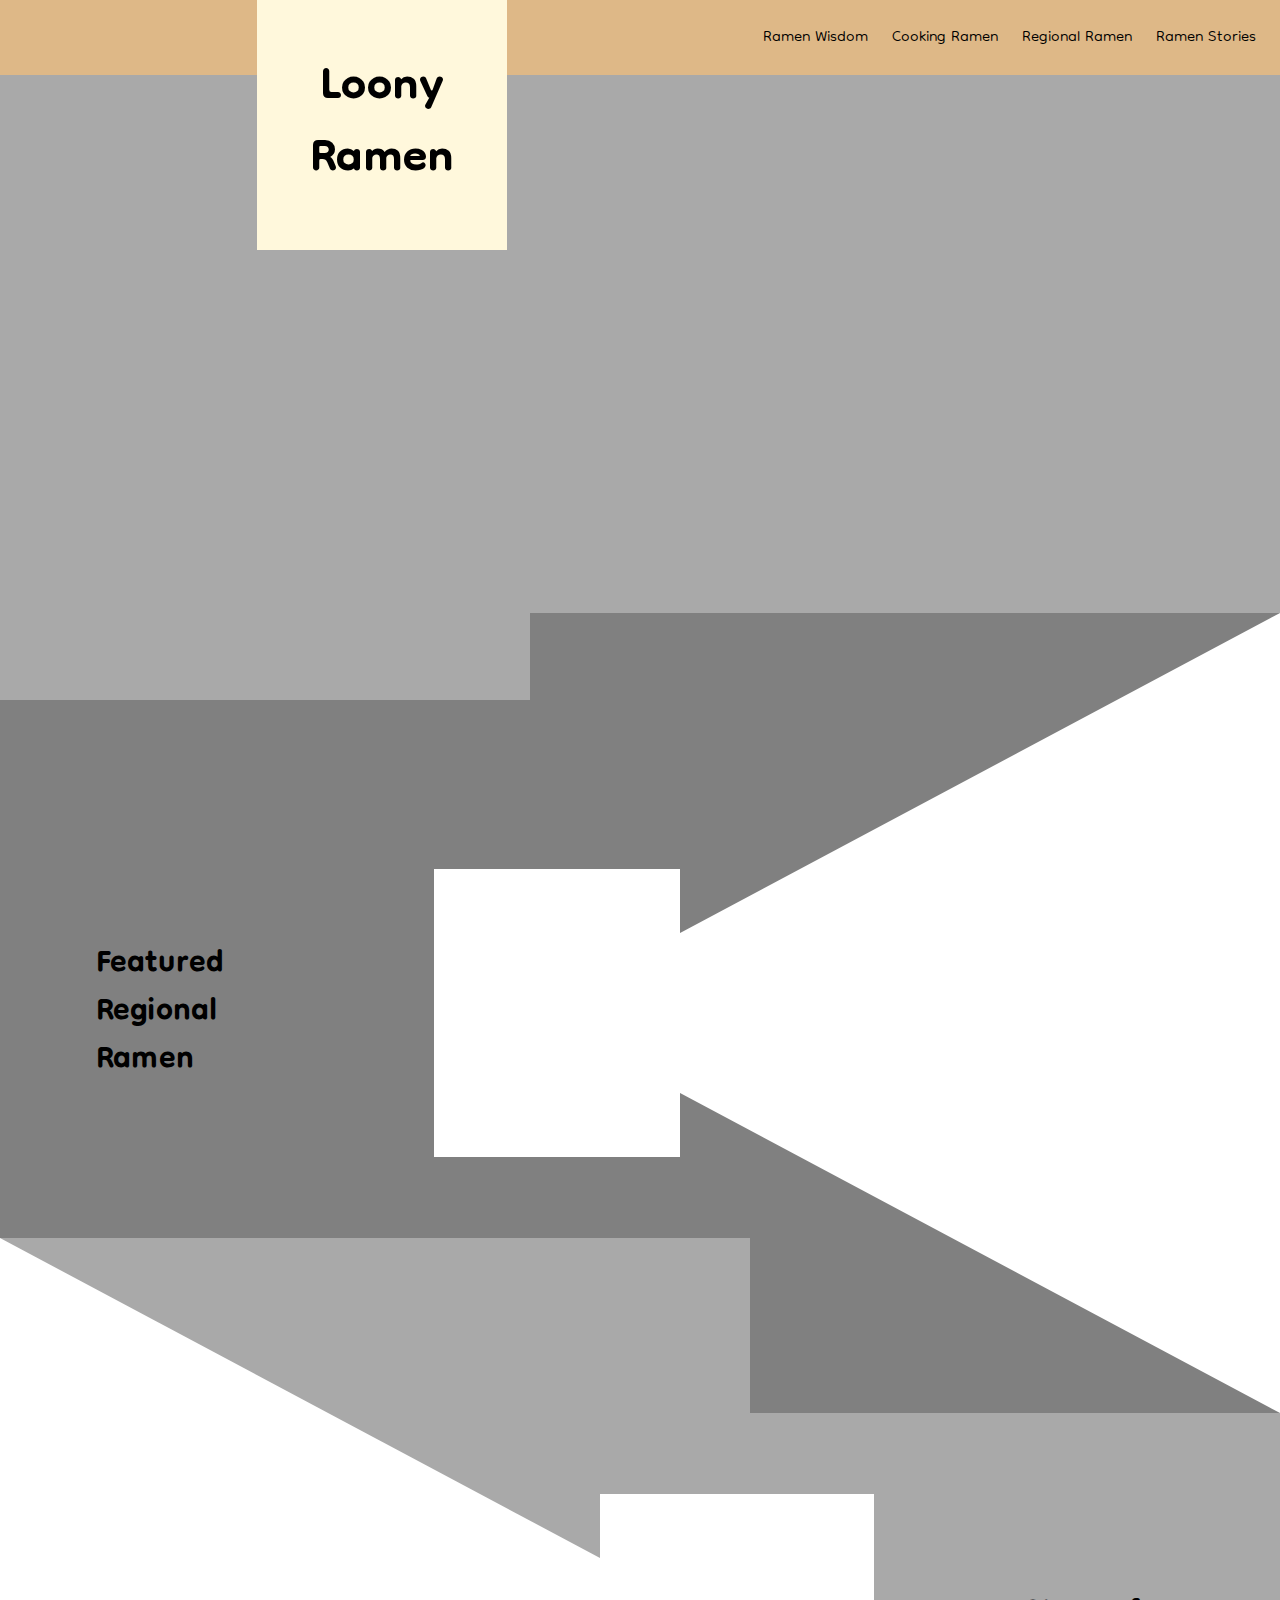
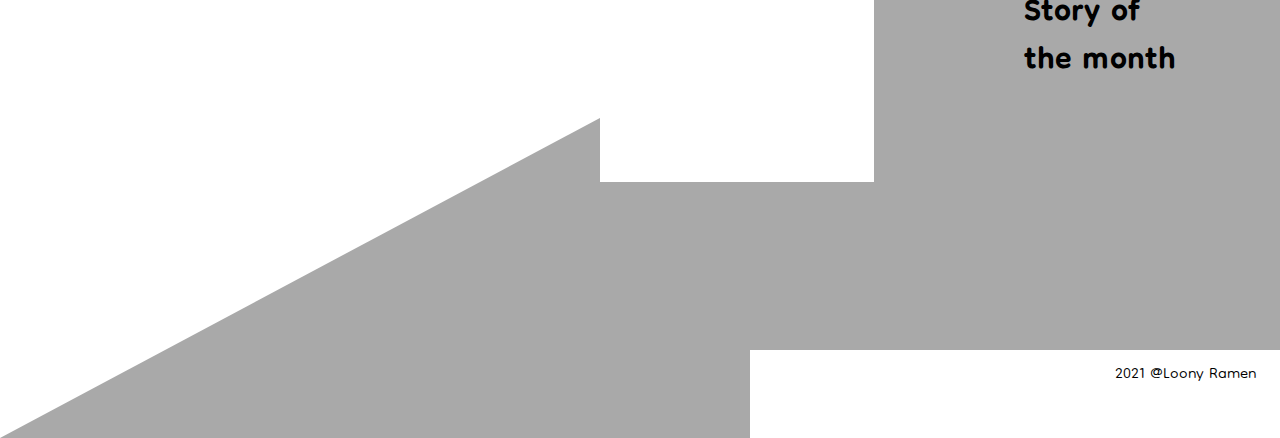
==== index.html @ d4945eb5 "made 2 column layout for wisdom page and display content according to side menu" ====
<!DOCTYPE html>
<html lang="en">
<head>
    <meta charset="UTF-8">
    <meta http-equiv="X-UA-Compatible" content="IE=edge">
    <meta name="viewport" content="width=device-width, initial-scale=1.0">
    <link rel='stylesheet' href ='./resources/css/style.css'>
    <link rel='stylesheet' href ='./resources/css/reset.css'>
    <link rel="preconnect" href="https://fonts.googleapis.com"> 
<link rel="preconnect" href="https://fonts.gstatic.com" crossorigin> 
<link href="https://fonts.googleapis.com/css2?family=Dongle:wght@300;400;700&family=Roboto:ital,wght@0,100;0,300;0,400;0,500;0,700;0,900;1,100;1,300;1,400;1,500;1,700;1,900&display=swap" rel="stylesheet">
    <title>Loony Ramen</title>
</head>
<body>
    <!--Header elements-->
    <header>
        <div class='menu-container'>
        <div class="top-logo">
        <h1>
            <a href='index.html'>Loony Ramen</a>
        </h1>
        </div>
        <nav class='menu-main'>
            <ul>
                <li><a href='./menu/wisdom.html'>Ramen Wisdom</a></li>
                <li><a href='./menu/cooking.html'>Cooking Ramen</a></li>
                <li><a href='./menu/region.html'>Regional Ramen</a></li>
                <li><a href='./menu/story.html'>Ramen Stories</a></li>
            </ul>
        </nav>
        </div>
        <div class='top-header'>

        </div>
    </header>
    <section class='featured-regional-ramen'>
        <h1>Featured Regional Ramen</h1>

        <div class='box-image overlap-a'>

        </div>
        <div class='box-featured arrow-left'>
        </div>
    </section>
    <section class='featured-story'>
        <div class='box-featured arrow-right'>
            
        </div>
        <div class='box-image overlap-b'>

        </div>
        <h1>Story of the month</h1>
     

    </section>
    <footer class='footer-position'>
        <p>2021 @Loony Ramen</p>
    </footer>
    
</body>
</html>
---- resources/css/style.css ----
/* Universal Styles */

*{
    box-sizing: border-box;
}


html{
    font-family: 'Dongle', 'Roboto', sans-serif;
    font-weight: 300;
    font-size: 24px;
}

header, section, footer{
    width: 100%;
}


/* Header */

.top-logo{
    
    width: 250px;
    margin: auto;
    height: 250px;
    background-color: cornsilk;
    display: flex;
    align-items: center;
}

.top-logo h1{
    text-align: center;
    font-size: 3em;
}

.menu-container{
    display: flex;
    justify-content: space-between;
    align-items: center;
    height: 75px;
    background-color: burlywood;
}


.menu-main ul{
    display: flex;
}

.menu-main li{
    margin-right: 1em;
}

.top-header{
    background-color: darkgrey;
    height: 625px;
}

/* Featured regional ramen */
section{
    height: 625px;
}

.featured-regional-ramen{
    display: flex;
    justify-content: flex-end;
    align-items: center;
    background-color: grey; 
}

.featured-regional-ramen h1{
    margin-left: 2em;
}

.box-image{
    width: 20em;
    height: 12em;
    background-color: white;
}

.overlap-a{
    transform: translateX(150px);

}



.box-featured{
    width: 21.3em;
    height: 26em;
}

.arrow-left {
    width: 0; 
    height: 0; 
    border-top: 400px solid gray;
    border-bottom: 400px solid gray; 
    border-right:750px solid white; 
  }



/* Featured Story*/

.featured-story{
    display: flex;
    align-items: center;
    background-color: darkgrey;
}

.featured-story h1{
    margin-right: 2em;
}

.arrow-right {
    width: 0; 
    height: 0; 
    border-top: 400px solid darkgray;
    border-bottom: 400px solid darkgray; 
    
    border-left:750px solid white; 
  }

  .overlap-b{
    transform: translateX(-150px);
}

/* Footer */
footer{
    width: 100%;
    height: 50px;
}

.footer-position{
    display: flex;
    align-items: center;
    justify-content: flex-end;
    
}

.footer-position p{
    margin-right: 1em;
}

/* Ramen Wisdom page*/
/*2 columns layout */

.two-col-layout{
    display: flex;    
}

.main-content{
    margin-top: 250px;
    padding: 1.5em;
    width: 100%;
    height: 100vh;
    overflow: auto;
}

.main-content p{
    line-height: 1.5;
}



/* Side Menu */

.side-menu{
    width: 340px;
    max-height: 100%;
    background-color: cornsilk;
    display: flex;
    flex-direction: column;
    justify-content: center;
}

.side-menu li{
    text-align: center;
    line-height: 2;
}

/* Main content */
#ramen{
    display: block;
}

#basic-ramen{
    display: none;
}

#basic-topping{
    display: none;
}

#noodles{
    display: none;
}

#how-to-eat{
    display: none;
}

#how-to-order{
    display: none;
}

#ramencyclopedia{
    display: none;
}
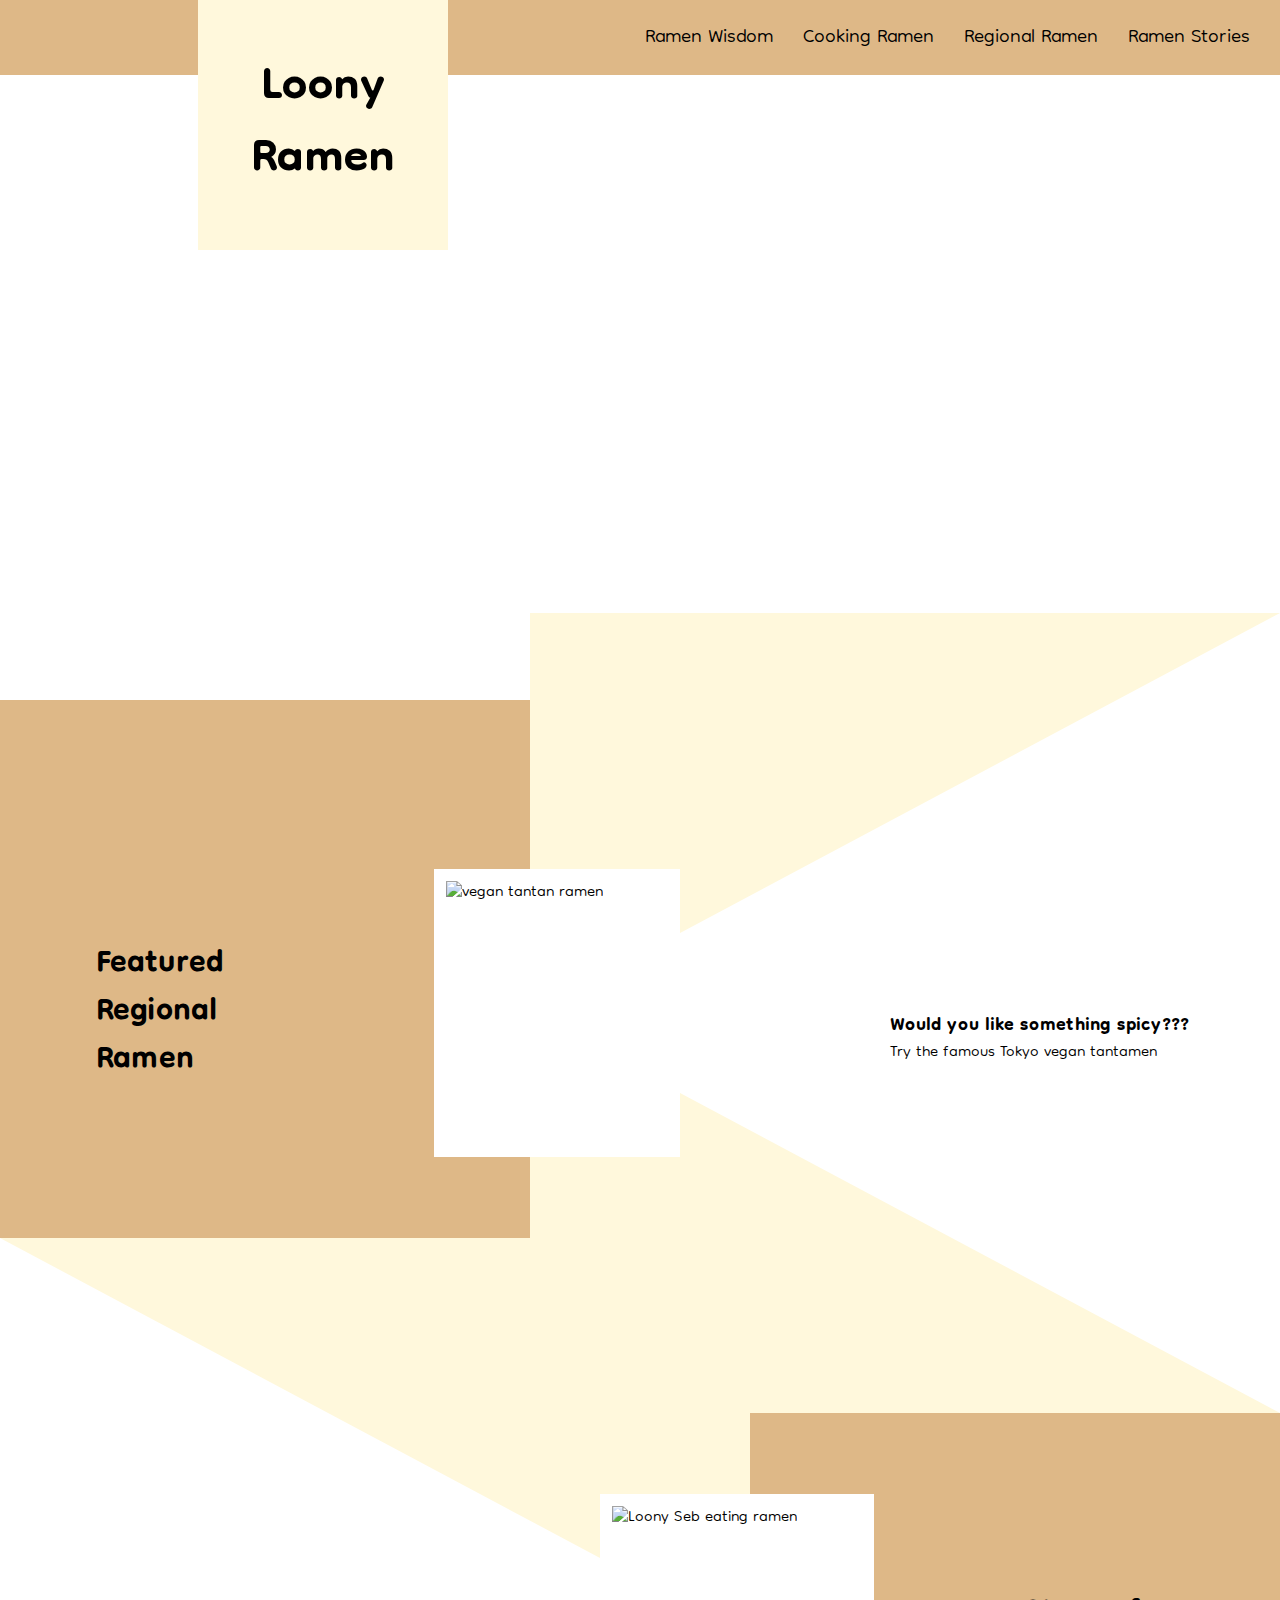
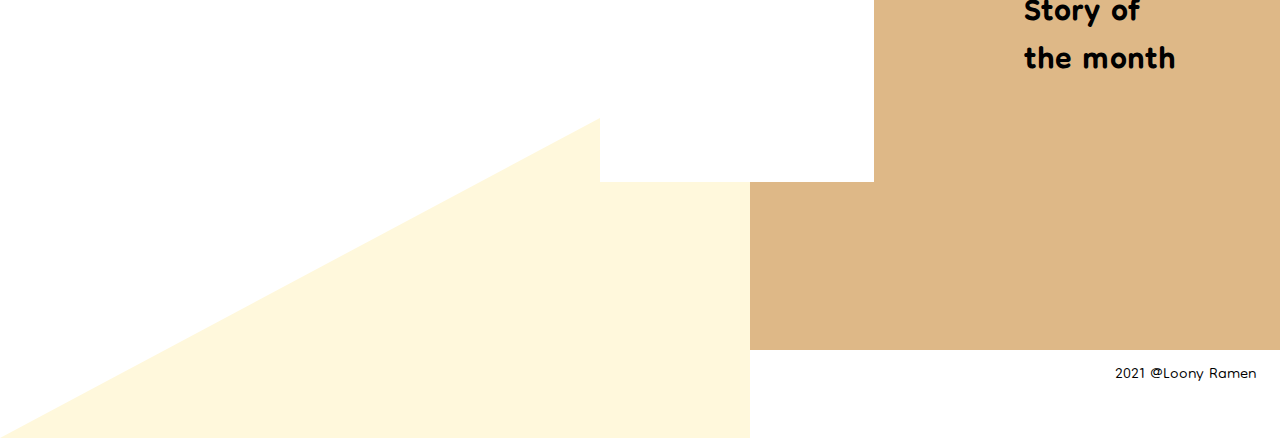
==== commit 71804fc0: "added some images on top page" ====
--- a/index.html
+++ b/index.html
@@ -37,16 +37,24 @@
         <h1>Featured Regional Ramen</h1>
 
         <div class='box-image overlap-a'>
-
+            <img src='./resources/images/top/seb-vegan-tantanmen.jpg' class='img-top' alt='vegan tantan ramen' />
         </div>
-        <div class='box-featured arrow-left'>
+        <div class='box-featured arrow-left '>
+            <div class='right-text'>
+            <h3>Would you like something spicy???</h3>
+            <p>Try the famous Tokyo vegan tantamen</p>
         </div>
+        </div>
+       
+       
     </section>
-    <section class='featured-story'>
-        <div class='box-featured arrow-right'>
+    <section class='featured-story'>  
+        <div class='box-featured  arrow-right'>
             
-        </div>
+    </div> 
+   
         <div class='box-image overlap-b'>
+            <img src='./resources/images/top/loony-seb.jpg' class='img-top' alt='Loony Seb eating ramen' />
 
         </div>
         <h1>Story of the month</h1>
--- a/resources/css/style.css
+++ b/resources/css/style.css
@@ -1,209 +1,190 @@
 /* Universal Styles */
 
-*{
-    box-sizing: border-box;
+* {
+  box-sizing: border-box;
 }
 
-
-html{
-    font-family: 'Dongle', 'Roboto', sans-serif;
-    font-weight: 300;
-    font-size: 24px;
+html {
+  font-family: "Dongle", "Roboto", sans-serif;
+  font-weight: 300;
+  font-size: 24px;
 }
 
-header, section, footer{
-    width: 100%;
+header,
+section,
+footer {
+  width: 100%;
 }
-
 
 /* Header */
 
-.top-logo{
-    
-    width: 250px;
-    margin: auto;
-    height: 250px;
-    background-color: cornsilk;
-    display: flex;
-    align-items: center;
+.top-logo {
+  width: 250px;
+  margin: auto;
+  height: 250px;
+  background-color: cornsilk;
+  display: flex;
+  align-items: center;
 }
 
-.top-logo h1{
-    text-align: center;
-    font-size: 3em;
+.top-logo h1 {
+  text-align: center;
+  font-size: 3em;
 }
 
-.menu-container{
-    display: flex;
-    justify-content: space-between;
-    align-items: center;
-    height: 75px;
-    background-color: burlywood;
+.menu-container {
+  display: flex;
+  justify-content: space-between;
+  align-items: center;
+  height: 75px;
+  background-color: burlywood;
 }
 
-
-.menu-main ul{
-    display: flex;
+.menu-main ul {
+  display: flex;
 }
 
-.menu-main li{
-    margin-right: 1em;
+.menu-main li {
+  margin-right: 1em;
+  font-size: 1.25em;
 }
 
-.top-header{
-    background-color: darkgrey;
-    height: 625px;
+.top-header {
+  background-color: white;
+  height: 625px;
 }
 
 /* Featured regional ramen */
-section{
-    height: 625px;
+section {
+  height: 625px;
 }
 
-.featured-regional-ramen{
-    display: flex;
-    justify-content: flex-end;
-    align-items: center;
-    background-color: grey; 
+.featured-regional-ramen {
+  display: flex;
+  justify-content: flex-end;
+  align-items: center;
+  background-color: burlywood;
 }
 
-.featured-regional-ramen h1{
-    margin-left: 2em;
+.featured-regional-ramen h1 {
+  margin-left: 2em;
 }
 
-.box-image{
-    width: 20em;
-    height: 12em;
-    background-color: white;
+.box-image {
+  width: 20em;
+  height: 12em;
+  background-color: white;
 }
 
-.overlap-a{
-    transform: translateX(150px);
-
+.img-top{
+  width:20em;
+  height: 12em;
+  padding: 0.5em;
 }
 
+.overlap-a {
+  transform: translateX(150px);
+}
 
-
-.box-featured{
-    width: 21.3em;
-    height: 26em;
+.box-featured {
+  width: 21.3em;
+  height: 26em;
 }
 
 .arrow-left {
-    width: 0; 
-    height: 0; 
-    border-top: 400px solid gray;
-    border-bottom: 400px solid gray; 
-    border-right:750px solid white; 
-  }
+  width: 0;
+  height: 0;
+  border-top: 400px solid cornsilk;
+  border-bottom: 400px solid cornsilk;
+  border-right: 750px solid white;
+}
 
+.right-text{
+  width: 21.3em;
+  margin-left: 15em;;
+}
 
 
 /* Featured Story*/
 
-.featured-story{
-    display: flex;
-    align-items: center;
-    background-color: darkgrey;
+.featured-story {
+  display: flex;
+  align-items: center;
+  background-color: burlywood;
 }
 
-.featured-story h1{
-    margin-right: 2em;
+.featured-story h1 {
+  margin-right: 2em;
 }
 
 .arrow-right {
-    width: 0; 
-    height: 0; 
-    border-top: 400px solid darkgray;
-    border-bottom: 400px solid darkgray; 
-    
-    border-left:750px solid white; 
-  }
+  width: 0;
+  height: 0;
+  border-top: 400px solid cornsilk;
+  border-bottom: 400px solid cornsilk;
+  border-left: 750px solid white;
+}
 
-  .overlap-b{
-    transform: translateX(-150px);
+.left-text{
+  width: 21.3em;
+}
+
+
+.overlap-b {
+  transform: translateX(-150px);
 }
 
 /* Footer */
-footer{
-    width: 100%;
-    height: 50px;
+footer {
+  width: 100%;
+  height: 50px;
 }
 
-.footer-position{
-    display: flex;
-    align-items: center;
-    justify-content: flex-end;
-    
+.footer-position {
+  display: flex;
+  align-items: center;
+  justify-content: flex-end;
 }
 
-.footer-position p{
-    margin-right: 1em;
+.footer-position p {
+  margin-right: 1em;
 }
 
 /* Ramen Wisdom page*/
 /*2 columns layout */
 
-.two-col-layout{
-    display: flex;    
+.two-col-layout {
+  display: flex;
 }
 
-.main-content{
-    margin-top: 250px;
-    padding: 1.5em;
-    width: 100%;
-    height: 100vh;
-    overflow: auto;
+.main-content {
+  margin-top: 250px;
+  padding: 1.5em;
+  width: 100%;
+  height: 100vh;
+  overflow: auto;
 }
 
-.main-content p{
-    line-height: 1.5;
+.main-content p {
+  line-height: 1.5;
 }
 
 
+/* Side Menu*/
 
-/* Side Menu */
-
-.side-menu{
-    width: 340px;
-    max-height: 100%;
-    background-color: cornsilk;
-    display: flex;
-    flex-direction: column;
-    justify-content: center;
+.side-menu {
+  width: 350px;
+  max-height: 100%;
+  background-color: cornsilk;
+  display: flex;
+  flex-direction: column;
+  justify-content: center;
 }
 
-.side-menu li{
-    text-align: center;
-    line-height: 2;
+.side-menu li {
+  text-align: center;
+  line-height: 2;
+  font-size: 1.25em;
 }
 
-/* Main content */
-#ramen{
-    display: block;
-}
 
-#basic-ramen{
-    display: none;
-}
-
-#basic-topping{
-    display: none;
-}
-
-#noodles{
-    display: none;
-}
-
-#how-to-eat{
-    display: none;
-}
-
-#how-to-order{
-    display: none;
-}
-
-#ramencyclopedia{
-    display: none;
-}
-
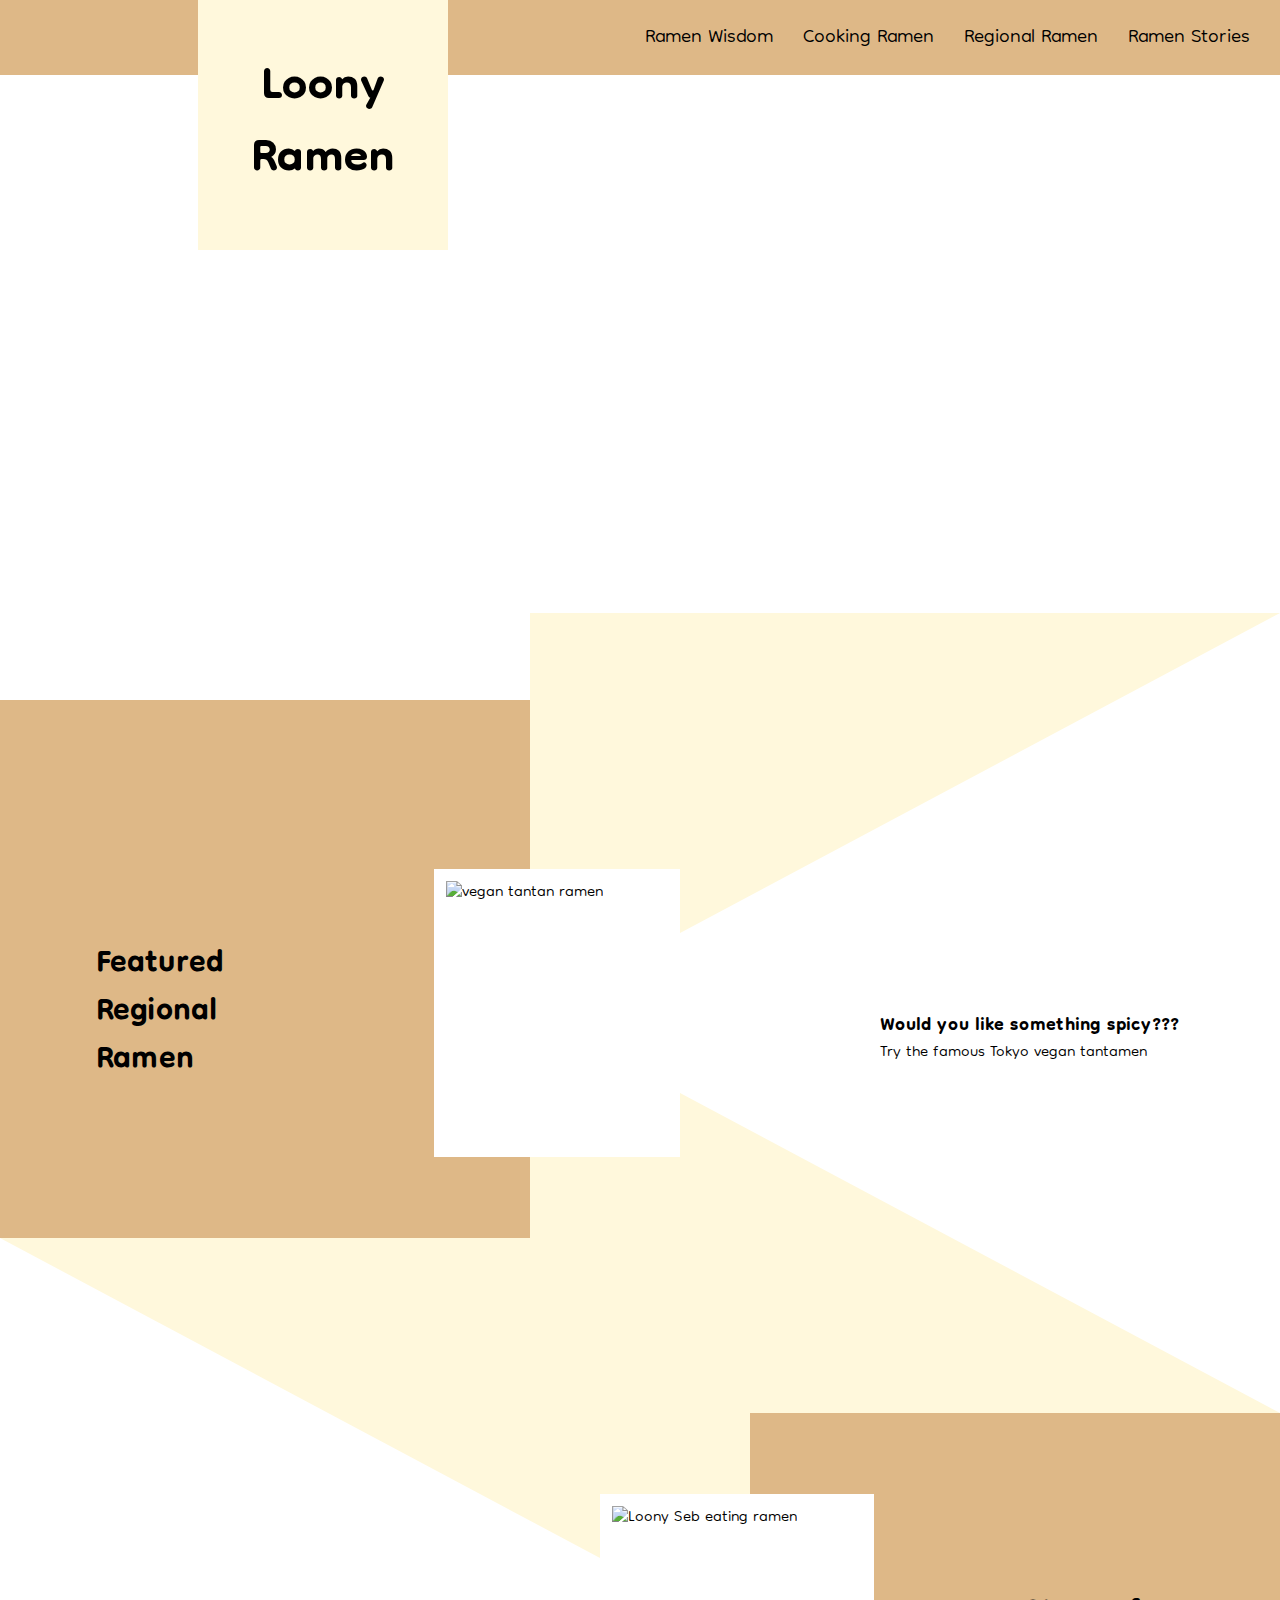
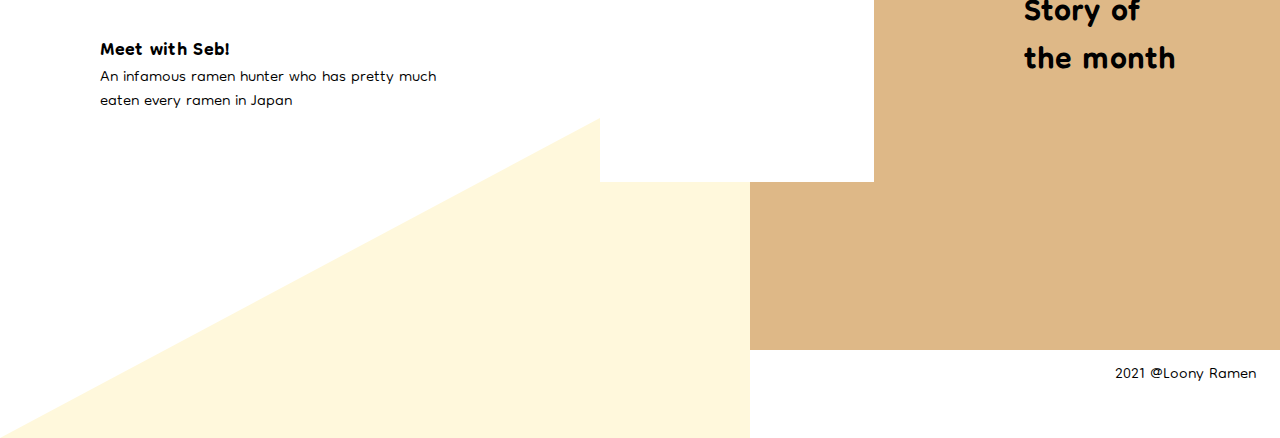
==== commit 11bc5a3b: "positioned text of seach section" ====
--- a/index.html
+++ b/index.html
@@ -44,20 +44,21 @@
             <h3>Would you like something spicy???</h3>
             <p>Try the famous Tokyo vegan tantamen</p>
         </div>
-        </div>
-       
-       
+        </div> 
     </section>
     <section class='featured-story'>  
-        <div class='box-featured  arrow-right'>
-            
+    <div class='box-featured arrow-right'> 
+        <div class='left-text'>
+            <h3>Meet with Seb!</h3>
+            <p>An infamous ramen hunter who has pretty much eaten every ramen in Japan</p>
+        </div>  
     </div> 
    
-        <div class='box-image overlap-b'>
+     <div class='box-image overlap-b'>
             <img src='./resources/images/top/loony-seb.jpg' class='img-top' alt='Loony Seb eating ramen' />
-
-        </div>
-        <h1>Story of the month</h1>
+    </div>
+    <h1>Story of the month</h1>
+        
      
 
     </section>
--- a/resources/css/style.css
+++ b/resources/css/style.css
@@ -61,7 +61,6 @@
 
 .featured-regional-ramen {
   display: flex;
-  justify-content: flex-end;
   align-items: center;
   background-color: burlywood;
 }
@@ -100,8 +99,9 @@
 }
 
 .right-text{
-  width: 21.3em;
-  margin-left: 15em;;
+  width: 350px;
+  position: relative;
+  left: 350px;
 }
 
 
@@ -126,9 +126,10 @@
 }
 
 .left-text{
-  width: 21.3em;
+  width: 350px;
+  position: relative;
+  right: 650px;
 }
-
 
 .overlap-b {
   transform: translateX(-150px);
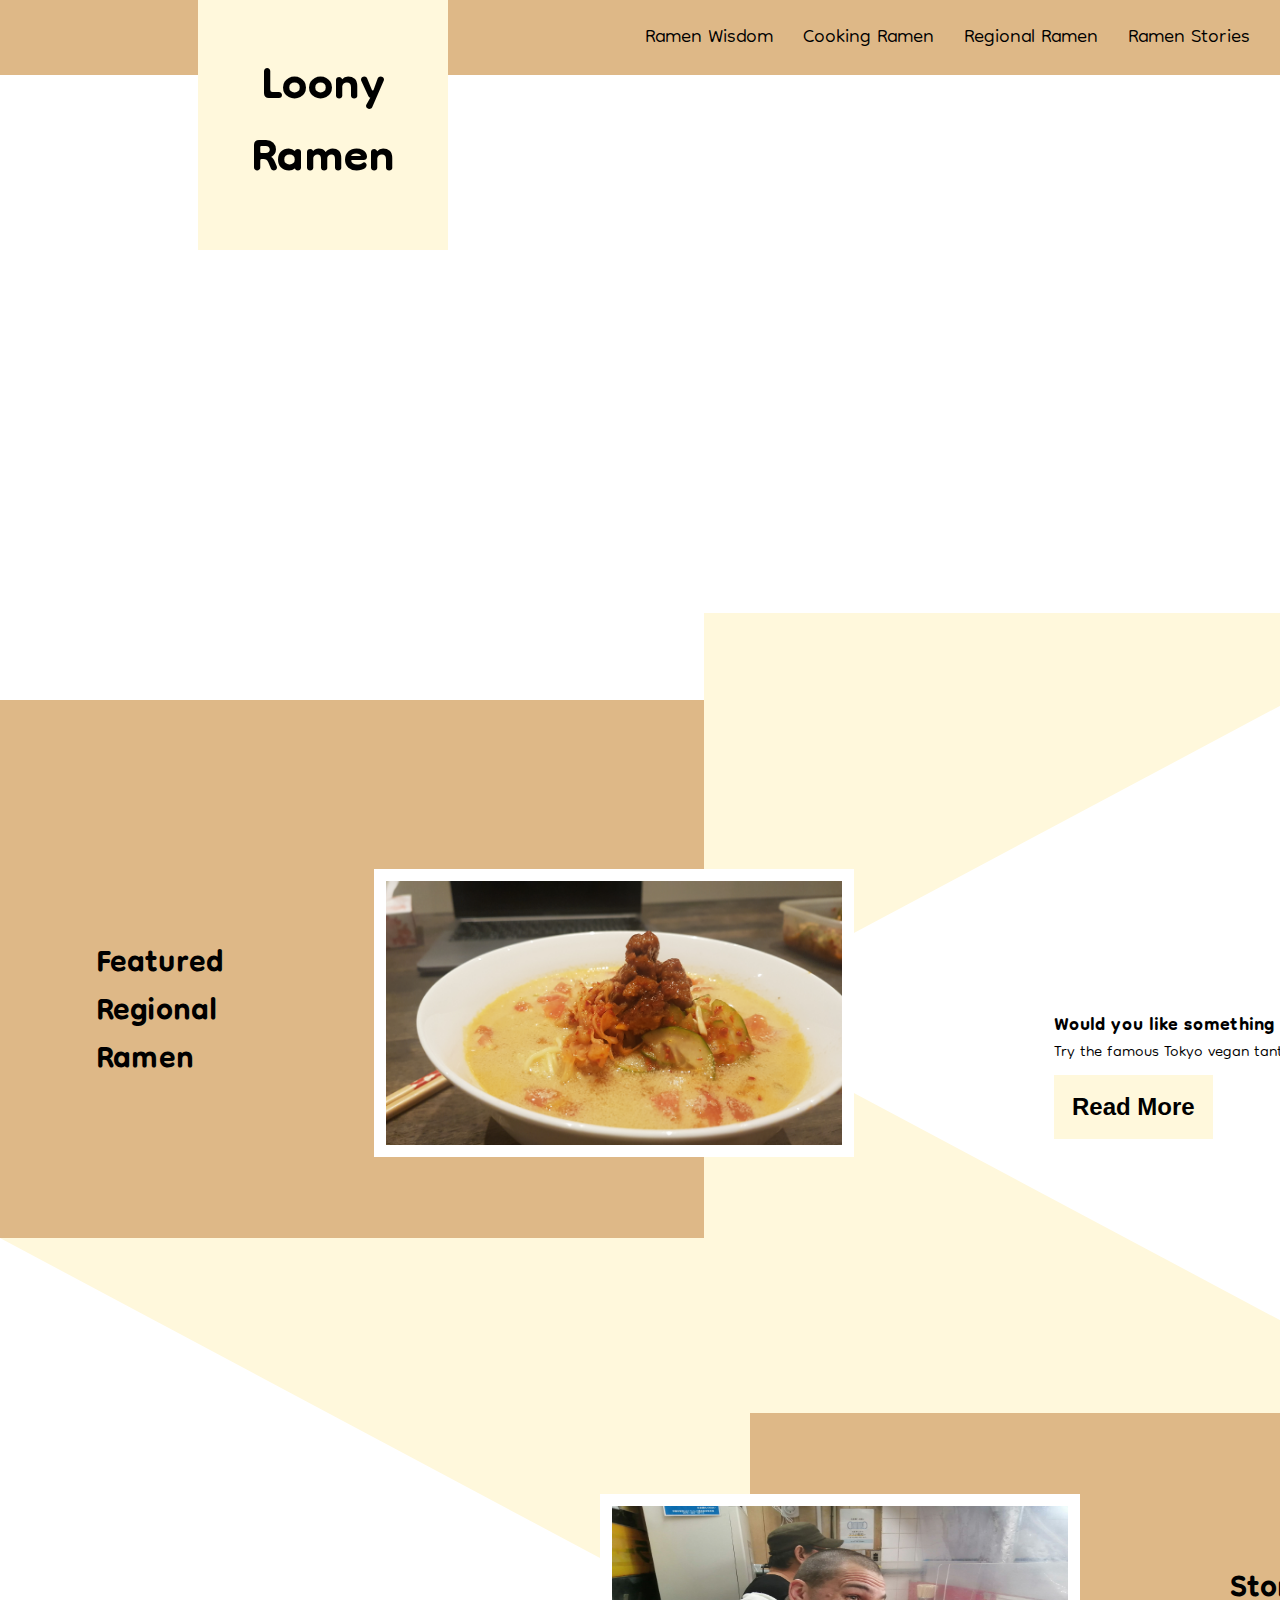
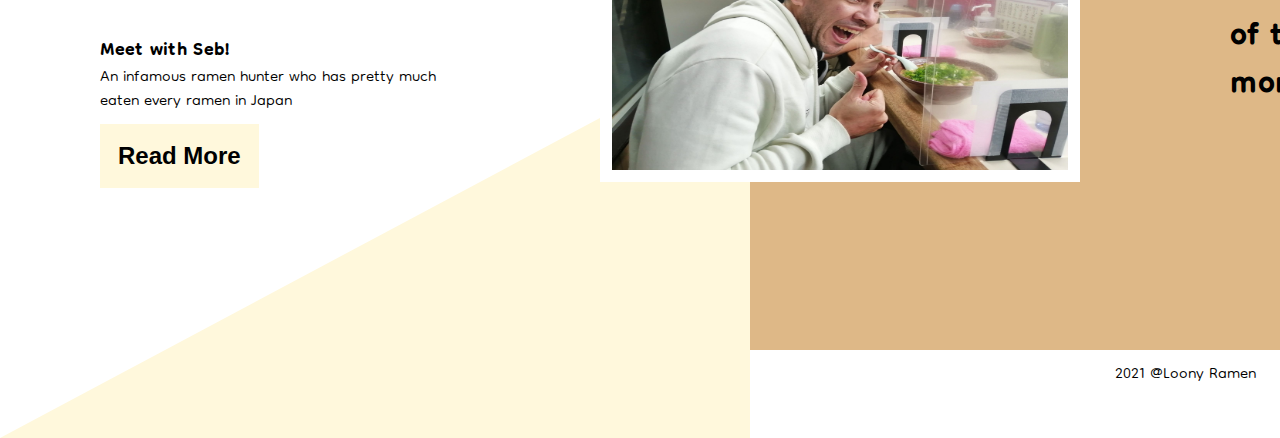
==== commit 6b0eb31e: "11/18 update - added button" ====
--- a/index.html
+++ b/index.html
@@ -1,70 +1,80 @@
 <!DOCTYPE html>
 <html lang="en">
-<head>
-    <meta charset="UTF-8">
-    <meta http-equiv="X-UA-Compatible" content="IE=edge">
-    <meta name="viewport" content="width=device-width, initial-scale=1.0">
-    <link rel='stylesheet' href ='./resources/css/style.css'>
-    <link rel='stylesheet' href ='./resources/css/reset.css'>
-    <link rel="preconnect" href="https://fonts.googleapis.com"> 
-<link rel="preconnect" href="https://fonts.gstatic.com" crossorigin> 
-<link href="https://fonts.googleapis.com/css2?family=Dongle:wght@300;400;700&family=Roboto:ital,wght@0,100;0,300;0,400;0,500;0,700;0,900;1,100;1,300;1,400;1,500;1,700;1,900&display=swap" rel="stylesheet">
+  <head>
+    <meta charset="UTF-8" />
+    <meta http-equiv="X-UA-Compatible" content="IE=edge" />
+    <meta name="viewport" content="width=device-width, initial-scale=1.0" />
+    <link rel="stylesheet" href="./resources/css/style.css" />
+    <link rel="stylesheet" href="./resources/css/reset.css" />
+    <link rel="preconnect" href="https://fonts.googleapis.com" />
+    <link rel="preconnect" href="https://fonts.gstatic.com" crossorigin />
+    <link
+      href="https://fonts.googleapis.com/css2?family=Dongle:wght@300;400;700&family=Roboto:ital,wght@0,100;0,300;0,400;0,500;0,700;0,900;1,100;1,300;1,400;1,500;1,700;1,900&display=swap"
+      rel="stylesheet"
+    />
     <title>Loony Ramen</title>
-</head>
-<body>
+  </head>
+  <body>
     <!--Header elements-->
     <header>
-        <div class='menu-container'>
+      <div class="menu-container">
         <div class="top-logo">
-        <h1>
-            <a href='index.html'>Loony Ramen</a>
-        </h1>
+          <h1>
+            <a href="index.html">Loony Ramen</a>
+          </h1>
         </div>
-        <nav class='menu-main'>
-            <ul>
-                <li><a href='./menu/wisdom.html'>Ramen Wisdom</a></li>
-                <li><a href='./menu/cooking.html'>Cooking Ramen</a></li>
-                <li><a href='./menu/region.html'>Regional Ramen</a></li>
-                <li><a href='./menu/story.html'>Ramen Stories</a></li>
-            </ul>
+        <nav class="menu-main">
+          <ul>
+            <li><a href="./menu/wisdom.html">Ramen Wisdom</a></li>
+            <li><a href="./menu/cooking.html">Cooking Ramen</a></li>
+            <li><a href="./menu/region.html">Regional Ramen</a></li>
+            <li><a href="./menu/story.html">Ramen Stories</a></li>
+          </ul>
         </nav>
+      </div>
+      <div class="top-header"></div>
+    </header>
+    <section class="featured-regional-ramen">
+      <h1>Featured Regional Ramen</h1>
+
+      <div class="box-image overlap-a">
+        <img
+          src="./resources/images/top/seb-vegan-tantanmen.jpg"
+          class="img-top"
+          alt="vegan tantan ramen"
+        />
+      </div>
+      <div class="box-featured arrow-left">
+        <div class="right-text">
+          <h3>Would you like something spicy???</h3>
+          <p>Try the famous Tokyo vegan tantamen</p>
+          <button class='top-page-btn'><a href>Read More</a></button>
         </div>
-        <div class='top-header'>
+      </div>
+    </section>
+    <section class="featured-story">
+      <div class="box-featured arrow-right">
+        <div class="left-text">
+          <h3>Meet with Seb!</h3>
+          <p>
+            An infamous ramen hunter who has pretty much eaten every ramen in
+            Japan
+          </p>
+          <button class='top-page-btn'><a href=#>Read More</a></button>
+        </div>
+      </div>
 
-        </div>
-    </header>
-    <section class='featured-regional-ramen'>
-        <h1>Featured Regional Ramen</h1>
-
-        <div class='box-image overlap-a'>
-            <img src='./resources/images/top/seb-vegan-tantanmen.jpg' class='img-top' alt='vegan tantan ramen' />
-        </div>
-        <div class='box-featured arrow-left '>
-            <div class='right-text'>
-            <h3>Would you like something spicy???</h3>
-            <p>Try the famous Tokyo vegan tantamen</p>
-        </div>
-        </div> 
+      <div class="box-image overlap-b">
+        <img
+          src="./resources/images/top/loony-seb.jpg"
+          class="img-top"
+          alt="Loony Seb eating ramen"
+        />
+      </div>
+      <h1>Story of the month</h1>
     </section>
-    <section class='featured-story'>  
-    <div class='box-featured arrow-right'> 
-        <div class='left-text'>
-            <h3>Meet with Seb!</h3>
-            <p>An infamous ramen hunter who has pretty much eaten every ramen in Japan</p>
-        </div>  
-    </div> 
-   
-     <div class='box-image overlap-b'>
-            <img src='./resources/images/top/loony-seb.jpg' class='img-top' alt='Loony Seb eating ramen' />
-    </div>
-    <h1>Story of the month</h1>
-        
-     
-
-    </section>
-    <footer class='footer-position'>
-        <p>2021 @Loony Ramen</p>
+    <footer class="footer-position">
+      <p>2021 @Loony Ramen</p>
     </footer>
-    
-</body>
-</html>+  </body>
+</html>
--- a/resources/css/style.css
+++ b/resources/css/style.css
@@ -40,6 +40,7 @@
   background-color: burlywood;
 }
 
+
 .menu-main ul {
   display: flex;
 }
@@ -54,11 +55,27 @@
   height: 625px;
 }
 
-/* Featured regional ramen */
+/* Section */
 section {
   height: 625px;
 }
 
+.top-page-btn{
+  background-color: cornsilk;
+  text-align: center;
+  font-weight: 700;
+  font-size: 1em;
+  border: none;
+  margin-top: 10px;
+  padding: 0.75em;
+}
+
+.top-page-btn:hover{
+  opacity: 0.8;
+}
+/* Featured regional ramen */
+
+
 .featured-regional-ramen {
   display: flex;
   align-items: center;
@@ -67,6 +84,7 @@
 
 .featured-regional-ramen h1 {
   margin-left: 2em;
+  font-size: 2em;
 }
 
 .box-image {
@@ -115,6 +133,7 @@
 
 .featured-story h1 {
   margin-right: 2em;
+  font-size: 2em;
 }
 
 .arrow-right {
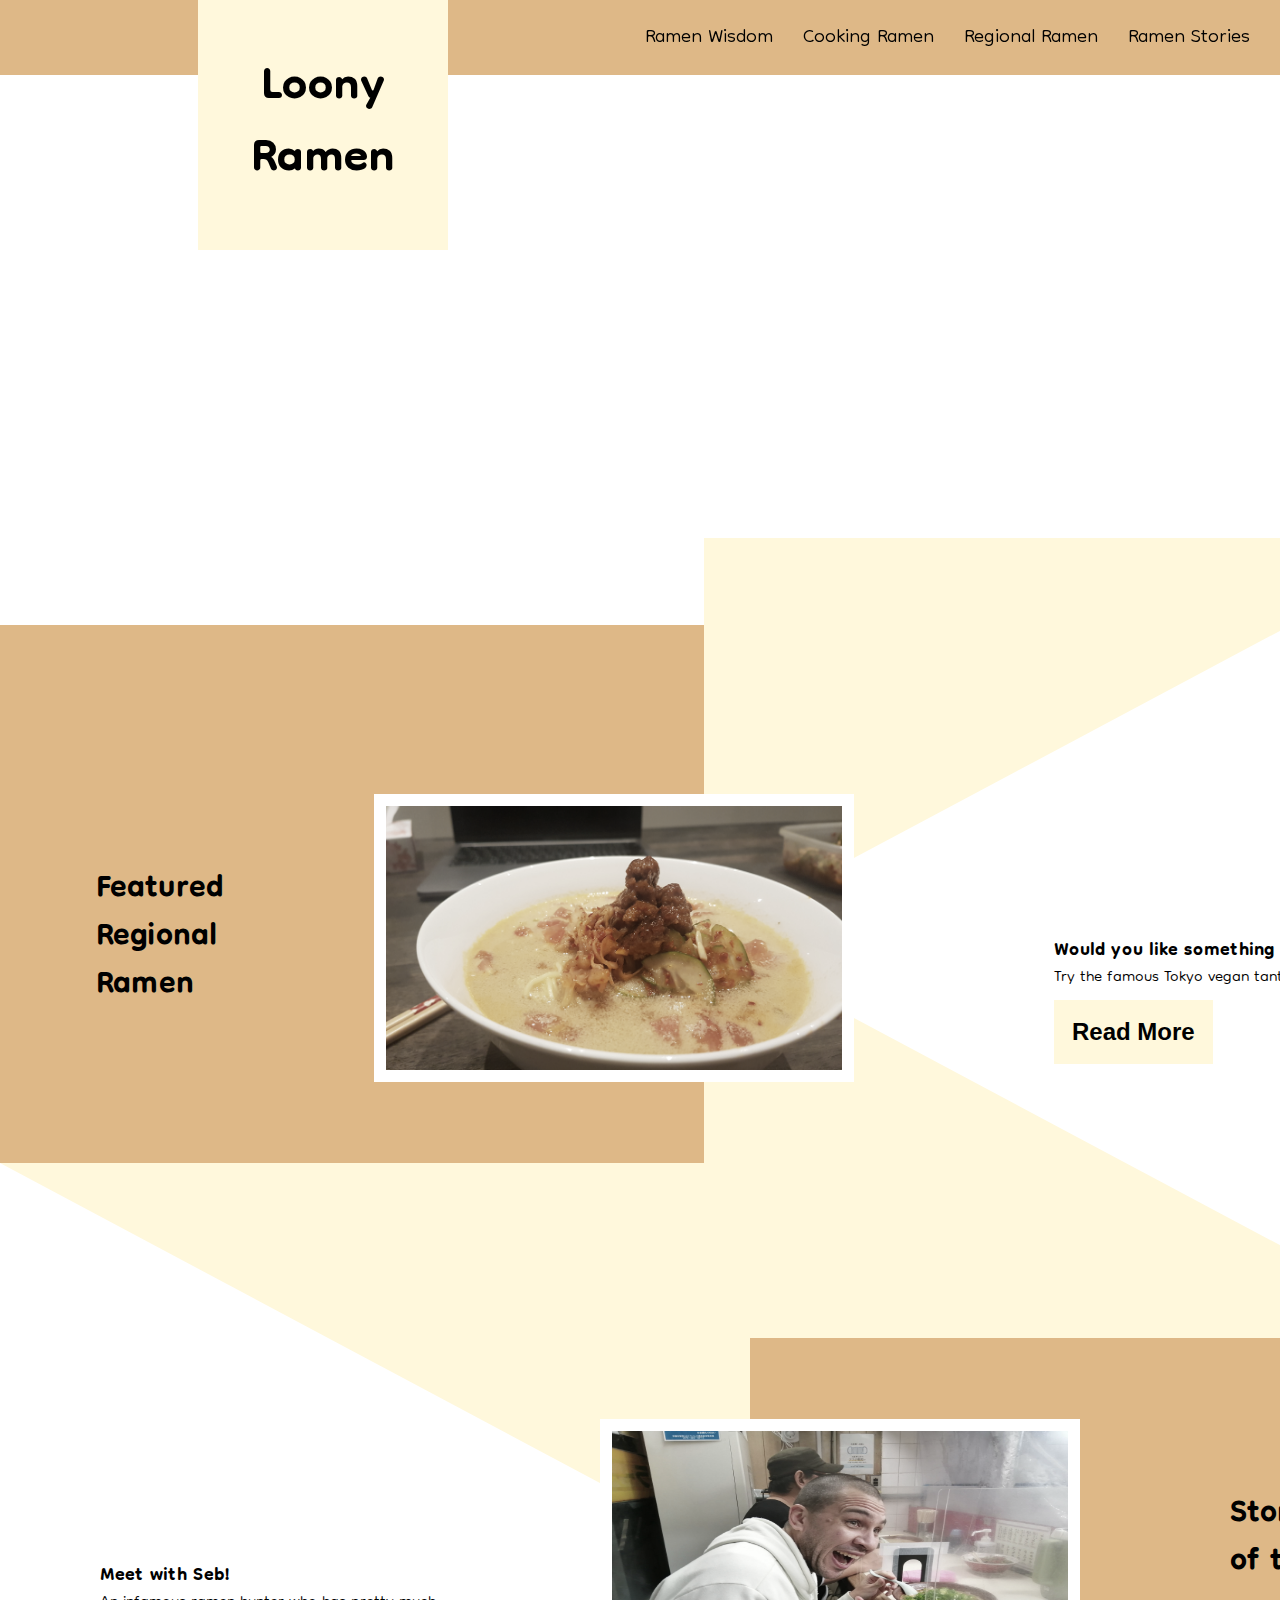
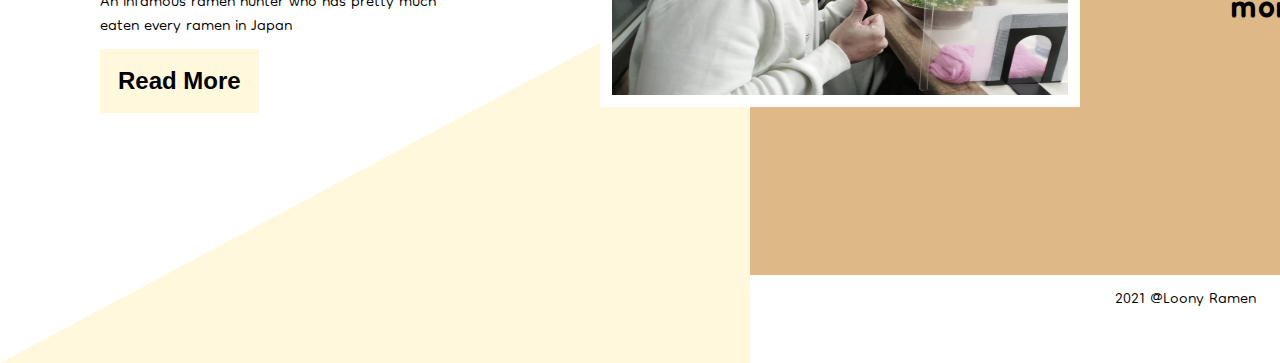
==== commit 8c9d7095: "top page update - fixed menu + gray filter on images" ====
--- a/index.html
+++ b/index.html
@@ -17,7 +17,7 @@
   <body>
     <!--Header elements-->
     <header>
-      <div class="menu-container">
+      <div class="menu-container  sticky">
         <div class="top-logo">
           <h1>
             <a href="index.html">Loony Ramen</a>
--- a/resources/css/style.css
+++ b/resources/css/style.css
@@ -43,6 +43,13 @@
 
 .menu-main ul {
   display: flex;
+}
+
+.sticky {
+  position: fixed;
+  top: 0;
+  width: 100%;
+  z-index:1;
 }
 
 .menu-main li {
@@ -97,6 +104,7 @@
   width:20em;
   height: 12em;
   padding: 0.5em;
+  filter: grayscale(0.45);
 }
 
 .overlap-a {
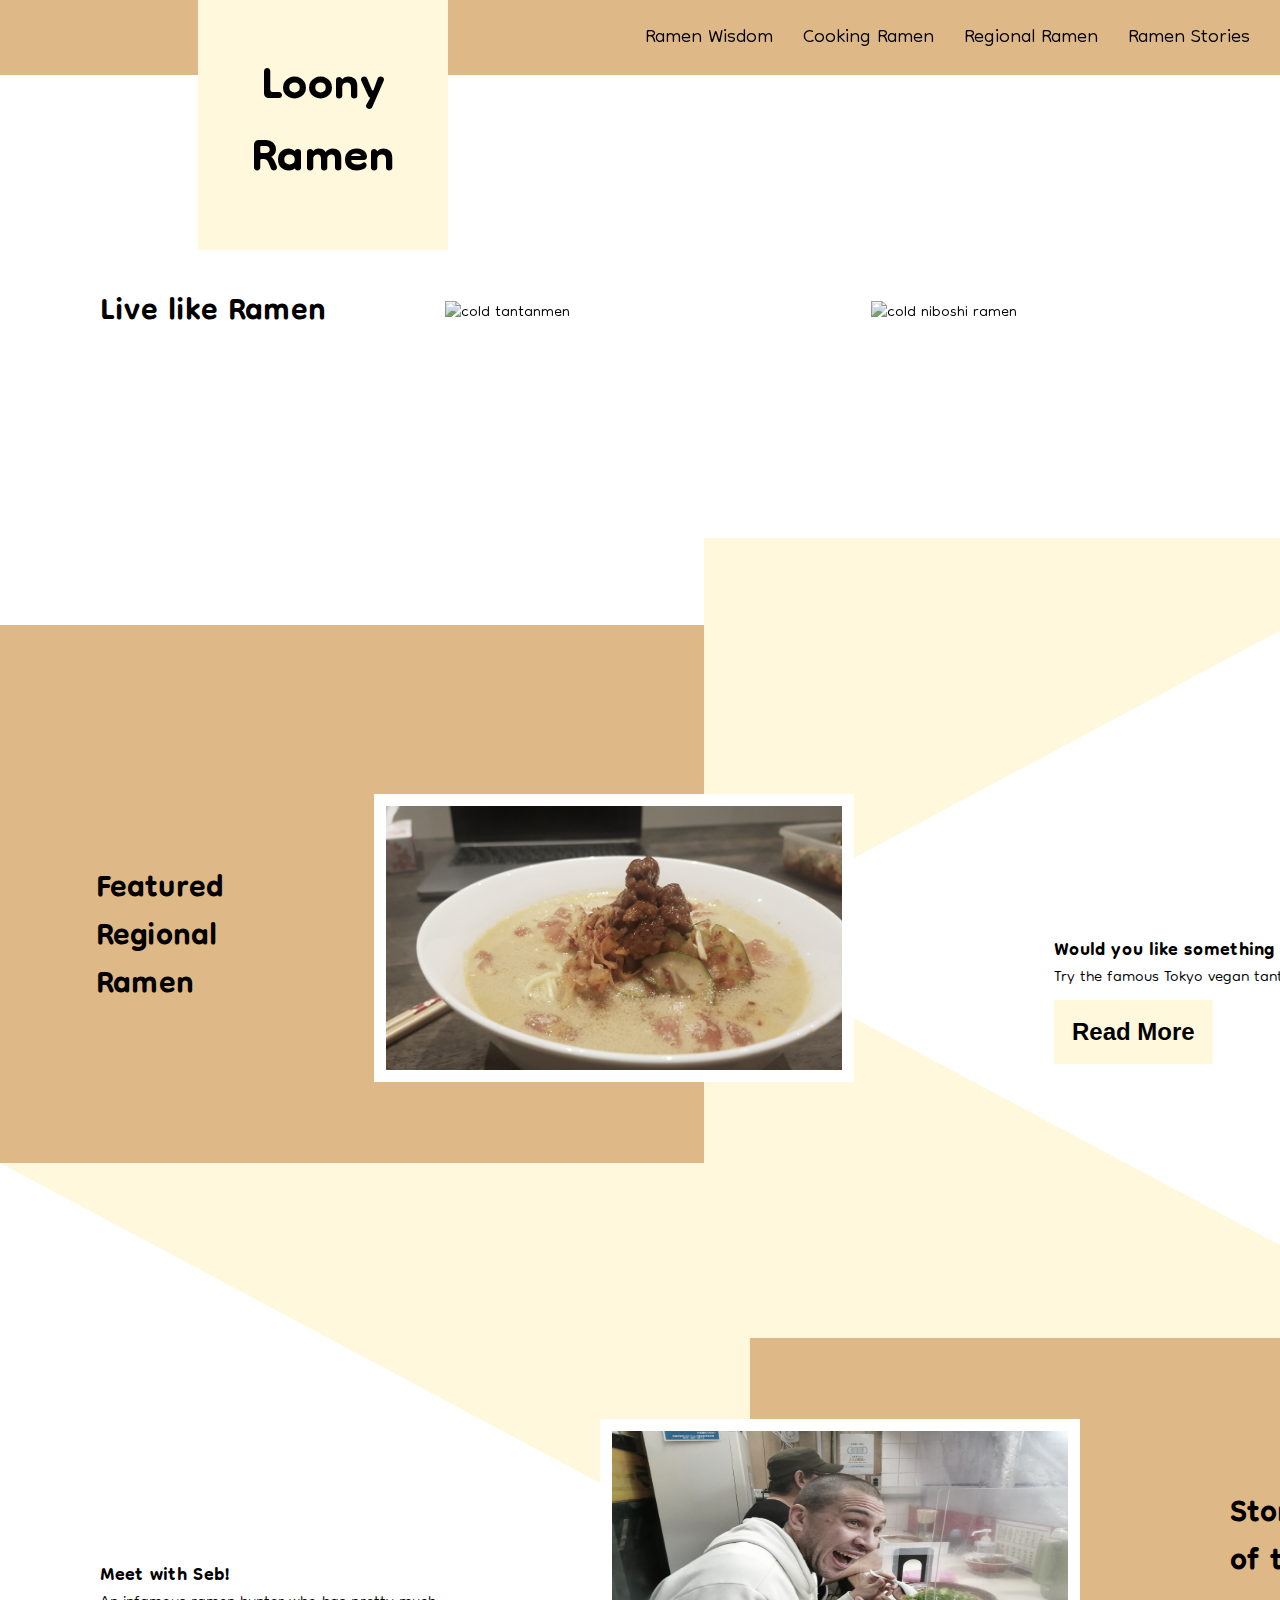
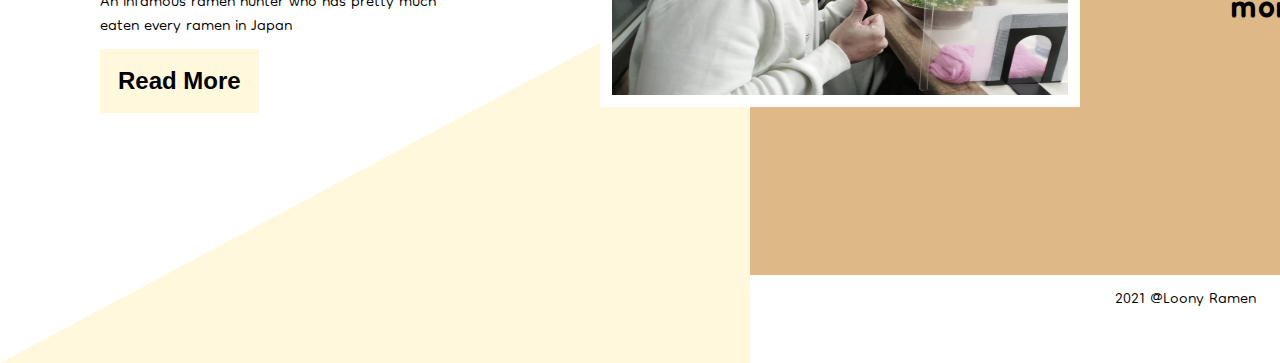
==== commit c30da117: "new update - top banner image" ====
--- a/index.html
+++ b/index.html
@@ -32,7 +32,18 @@
           </ul>
         </nav>
       </div>
-      <div class="top-header"></div>
+      <div class="top-header">
+          <div class='top-banner-box'>
+              <h1>Live like Ramen</h1>
+          </div>
+          <div class='top-banner-box'>
+              <img class = 'topbanner-img' src='./resources/images/top/seaburano-limited-tantanmen.jpg' alt='cold tantanmen' />
+          </div>
+          <div class='top-banner-box'>
+            <img class= 'topbanner-img' src='./resources/images/top/seaburano - cold niboshi ramen.jpg' alt='cold niboshi ramen' />
+          </div>
+        
+      </div>
     </header>
     <section class="featured-regional-ramen">
       <h1>Featured Regional Ramen</h1>
--- a/resources/css/style.css
+++ b/resources/css/style.css
@@ -17,6 +17,7 @@
 }
 
 /* Header */
+/* Menu */
 
 .top-logo {
   width: 250px;
@@ -57,9 +58,27 @@
   font-size: 1.25em;
 }
 
+/* Top banner */
+
 .top-header {
   background-color: white;
   height: 625px;
+  display: flex;
+}
+
+.top-banner-box{
+  width: 480px;
+  display: flex;
+  justify-content: center;
+  align-items: center;
+}
+
+
+.topbanner-img{
+  width: 100%;
+  height: auto;
+  padding: 0.75em;
+  filter: grayscale(0.45);
 }
 
 /* Section */
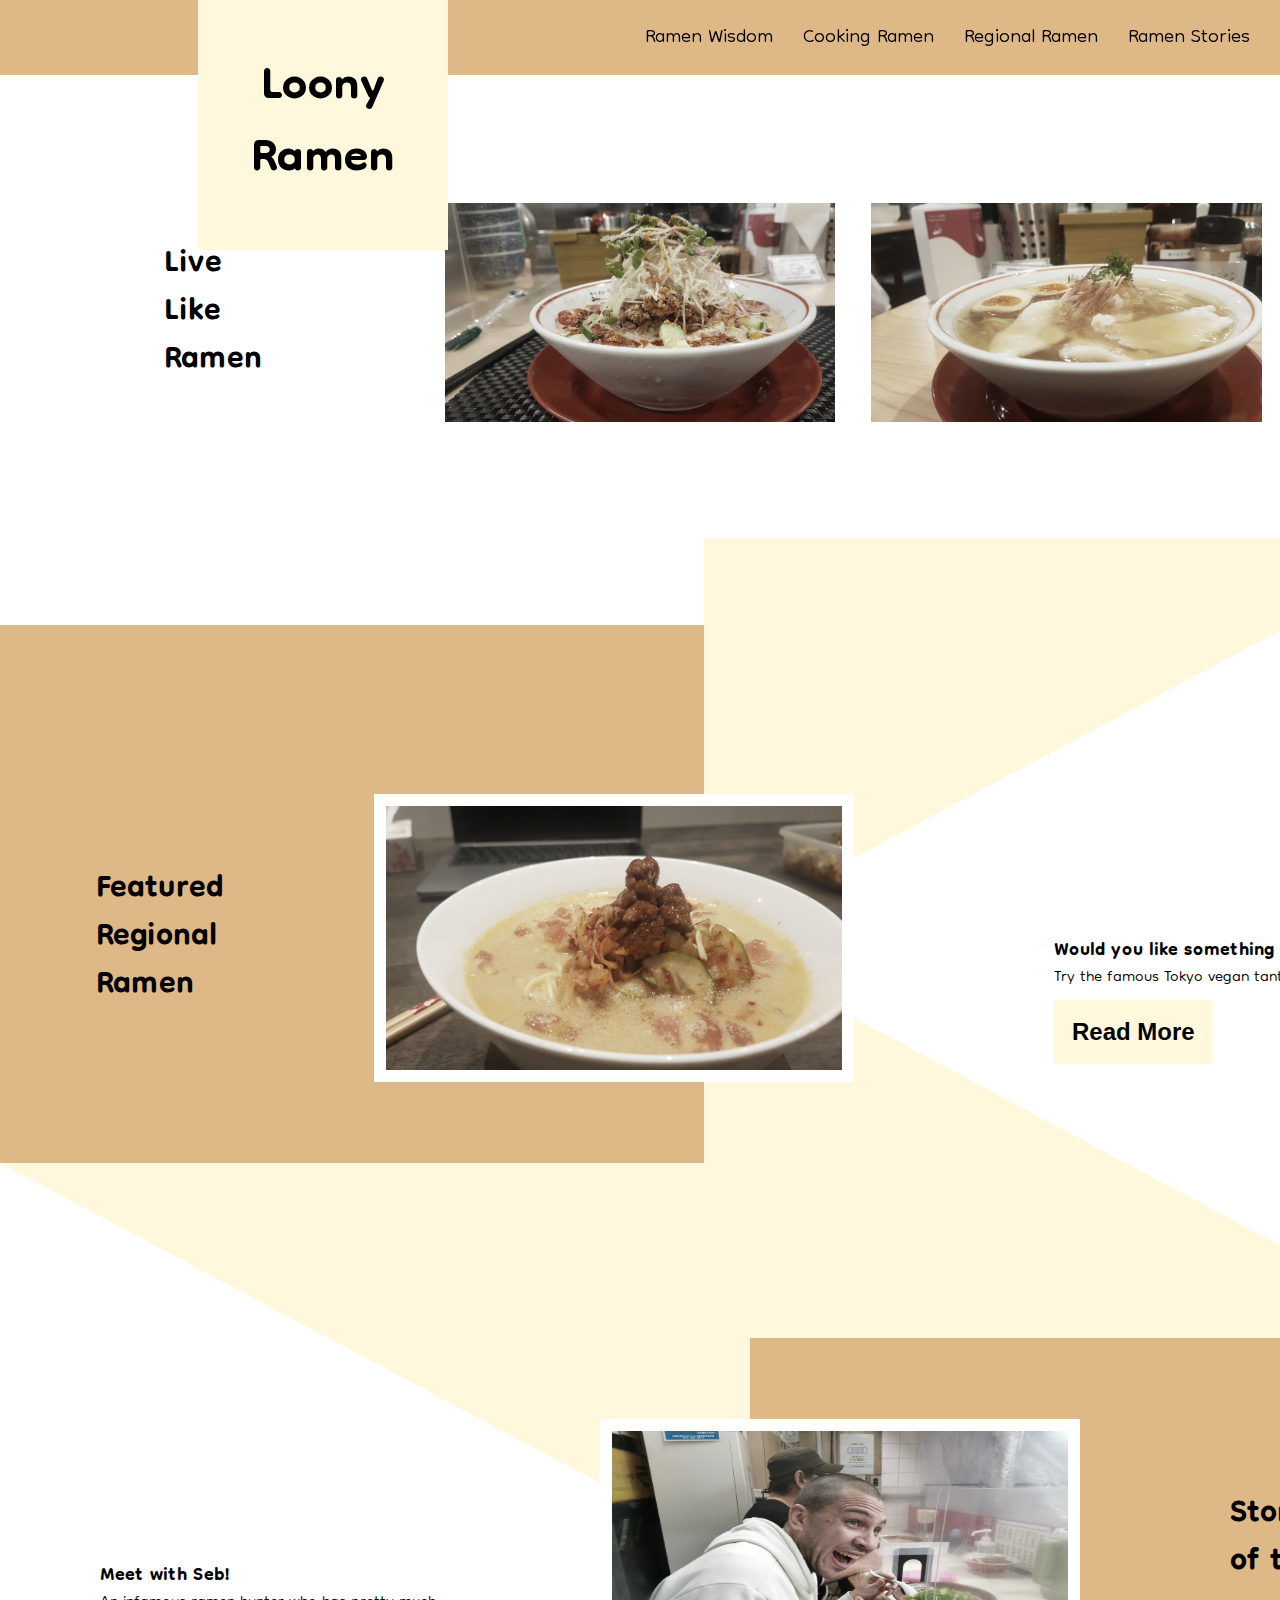
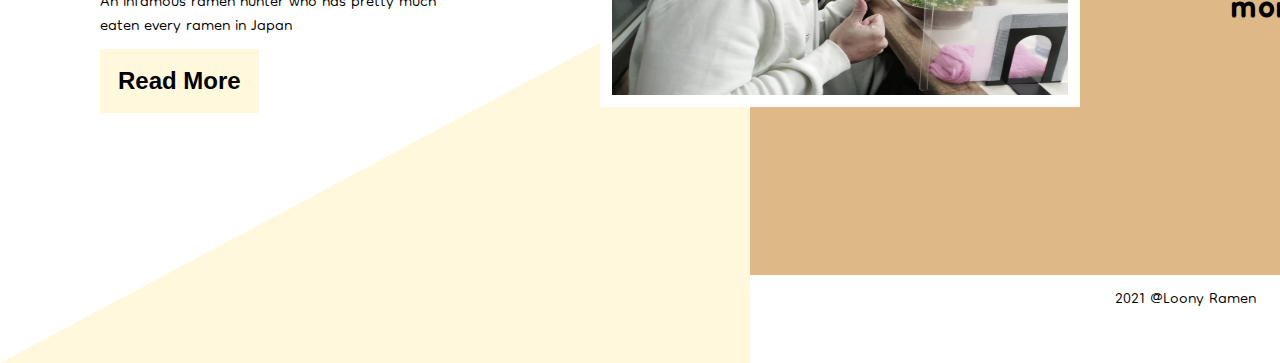
==== commit 11783279: "update on title in top banner" ====
--- a/index.html
+++ b/index.html
@@ -17,7 +17,7 @@
   <body>
     <!--Header elements-->
     <header>
-      <div class="menu-container  sticky">
+      <div class="menu-container sticky">
         <div class="top-logo">
           <h1>
             <a href="index.html">Loony Ramen</a>
@@ -34,7 +34,11 @@
       </div>
       <div class="top-header">
           <div class='top-banner-box'>
-              <h1>Live like Ramen</h1>
+              <div class = banner-title>
+              <h1>Live</h1>
+              <h1>Like</h1>
+              <h1>Ramen</h1>
+            </div>
           </div>
           <div class='top-banner-box'>
               <img class = 'topbanner-img' src='./resources/images/top/seaburano-limited-tantanmen.jpg' alt='cold tantanmen' />
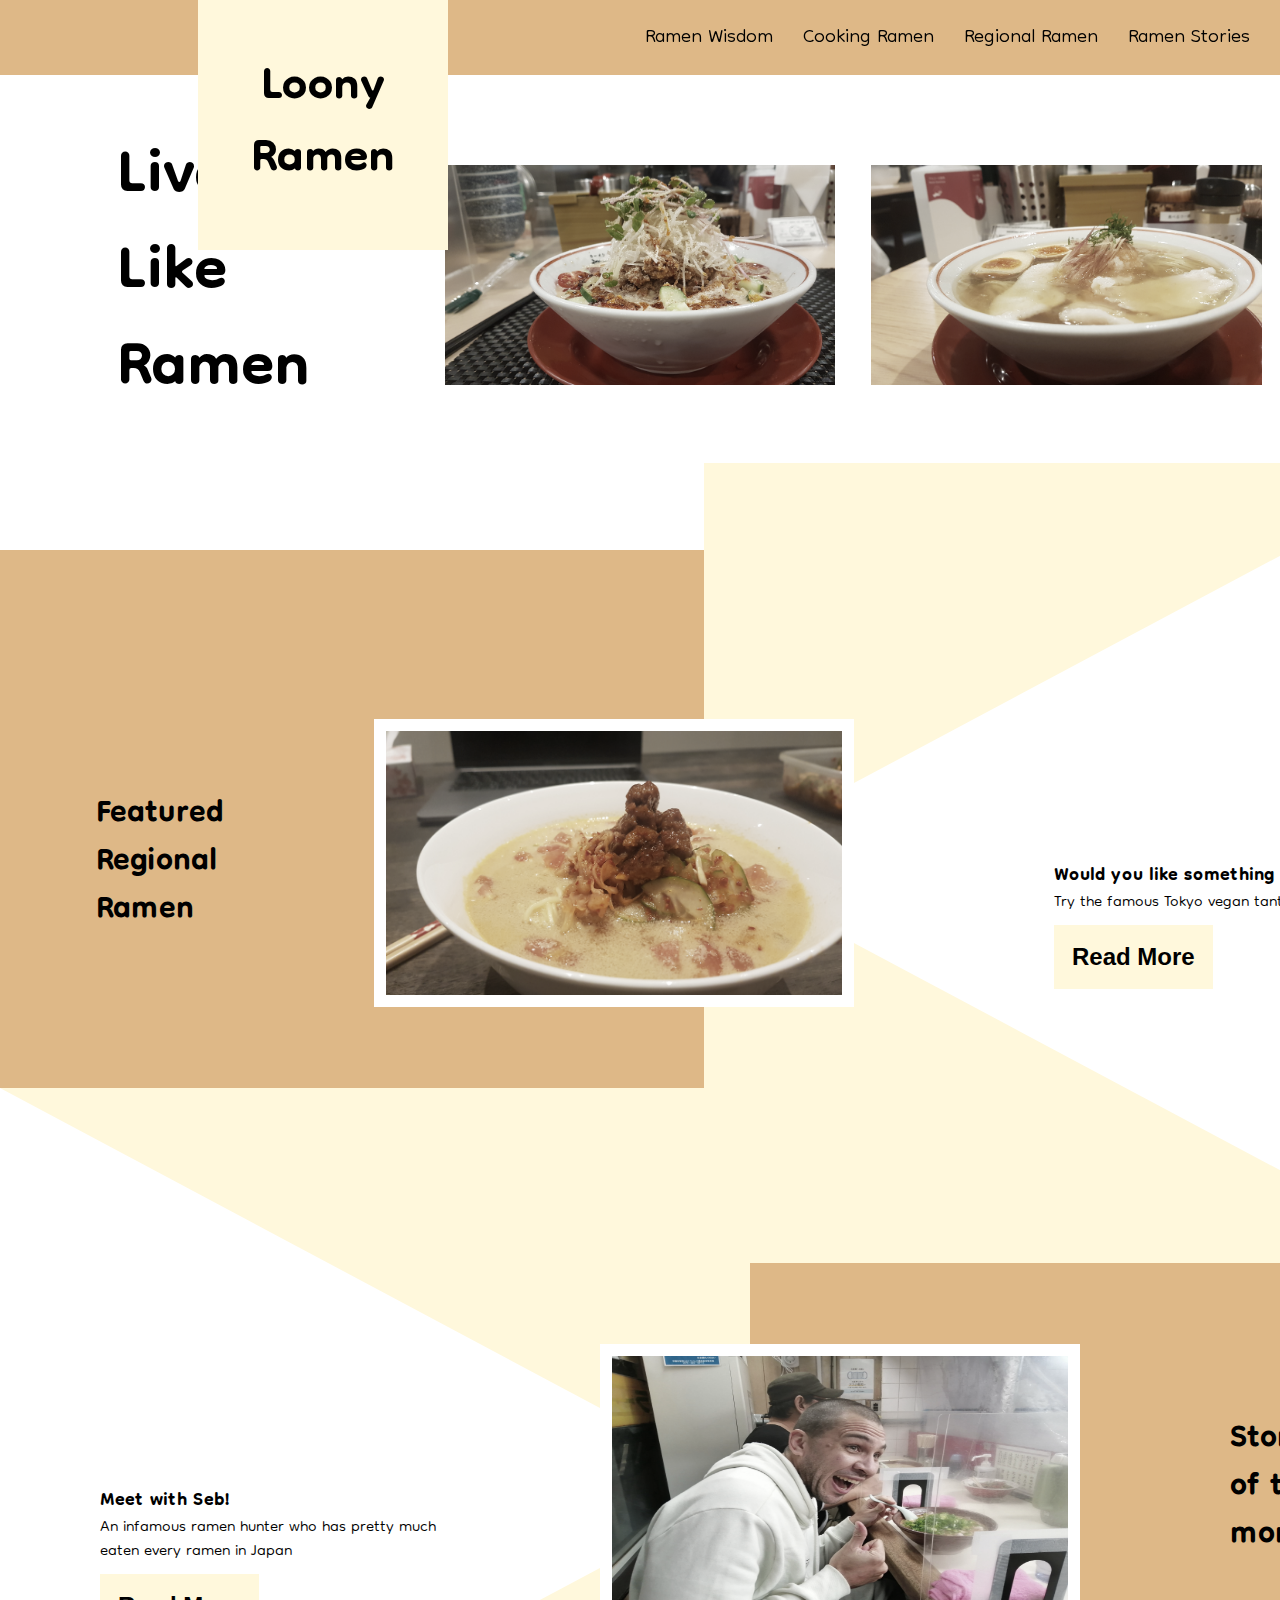
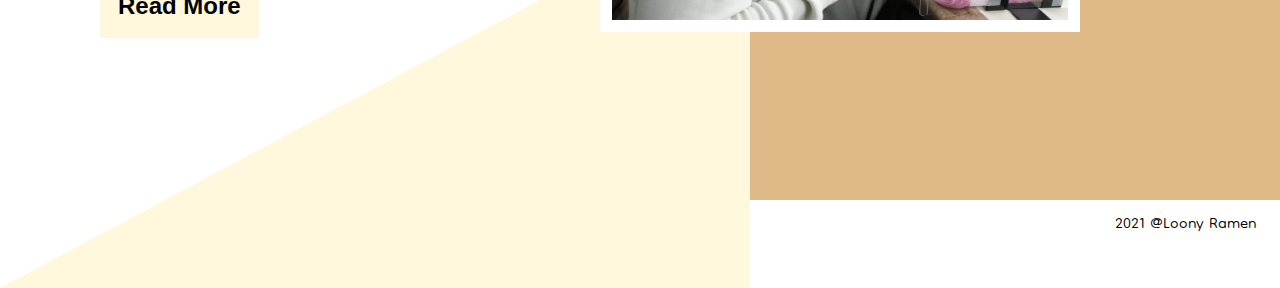
==== commit 25f567bd: "update on logo when scrolling" ====
--- a/index.html
+++ b/index.html
@@ -92,4 +92,5 @@
       <p>2021 @Loony Ramen</p>
     </footer>
   </body>
+  <script src="./resources/js/main.js"></script>
 </html>
--- a/resources/css/style.css
+++ b/resources/css/style.css
@@ -26,6 +26,7 @@
   background-color: cornsilk;
   display: flex;
   align-items: center;
+  transition: 0.4s;
 }
 
 .top-logo h1 {
@@ -62,8 +63,15 @@
 
 .top-header {
   background-color: white;
-  height: 625px;
-  display: flex;
+  height: 550px;
+  display: flex;
+}
+
+.banner-title{
+  display: flex;
+  flex-direction: column;
+  font-size: 2em;
+
 }
 
 .top-banner-box{
